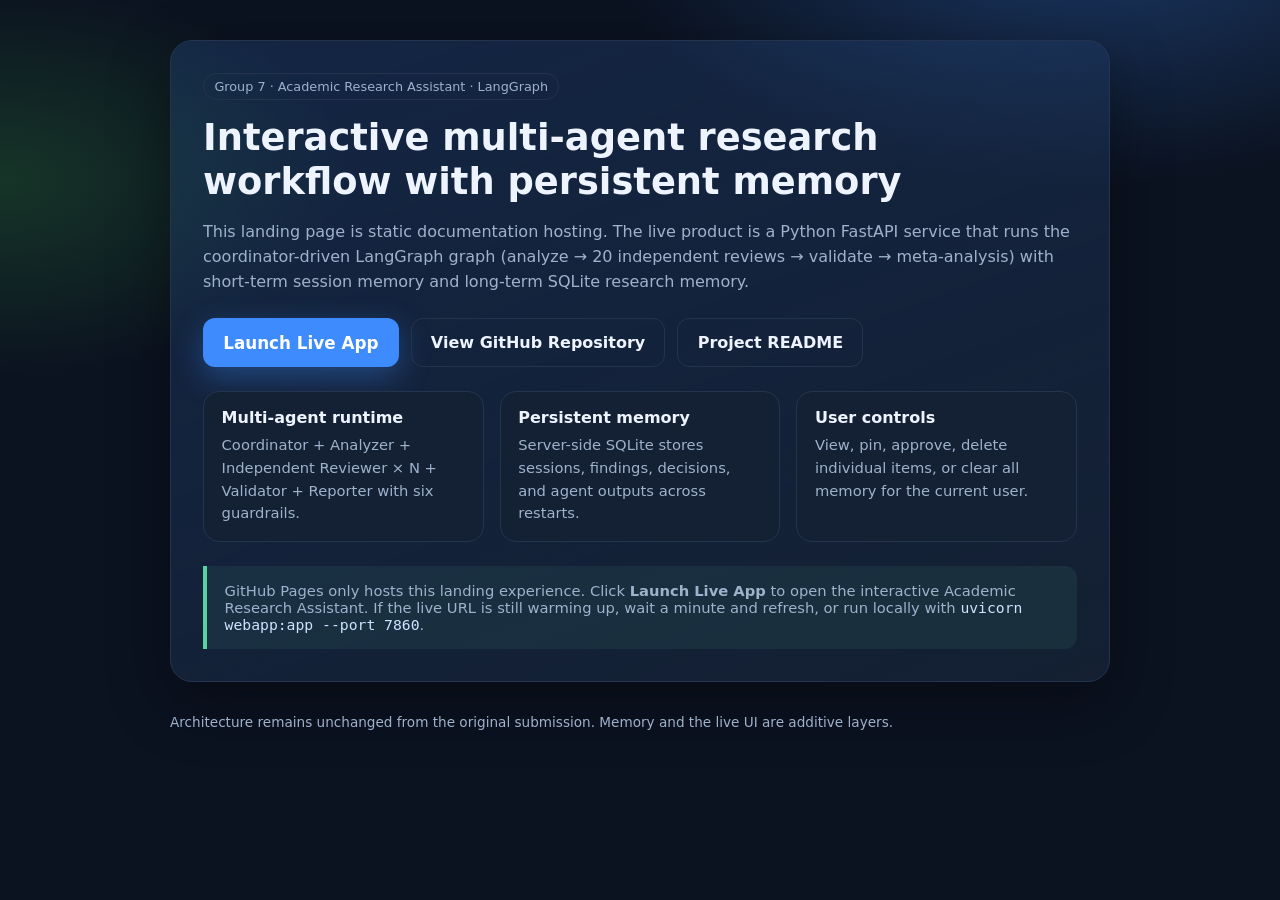
==== docs/index.html @ 64936f9b "Add persistent research memory and deployable interactive live app. Keep the LangGraph CLI and guard" ====
<!DOCTYPE html>
<html lang="en">
<head>
  <meta charset="UTF-8" />
  <meta name="viewport" content="width=device-width, initial-scale=1" />
  <title>Academic Research Assistant — Multi-Agent Orchestrator</title>
  <meta name="description" content="Live interactive Academic Research Assistant with LangGraph multi-agent workflow and persistent research memory." />
  <style>
    :root {
      --bg: #0b1220;
      --card: #142033;
      --ink: #edf3ff;
      --muted: #9fb2cc;
      --accent: #3d8bfd;
      --accent2: #56d3a0;
      --line: #24344d;
    }
    * { box-sizing: border-box; }
    body {
      margin: 0;
      font-family: "Segoe UI", system-ui, sans-serif;
      color: var(--ink);
      background:
        radial-gradient(900px 500px at 85% -10%, #1c3b6a 0%, transparent 55%),
        radial-gradient(700px 400px at 0% 20%, #163528 0%, transparent 50%),
        var(--bg);
      min-height: 100vh;
    }
    .wrap { max-width: 980px; margin: 0 auto; padding: 2.5rem 1.25rem 3rem; }
    .hero {
      background: linear-gradient(160deg, rgba(61,139,253,0.16), rgba(20,32,51,0.95));
      border: 1px solid var(--line);
      border-radius: 22px;
      padding: 2rem;
      box-shadow: 0 20px 60px rgba(0,0,0,0.35);
    }
    .badge {
      display: inline-block;
      padding: 0.3rem 0.65rem;
      border-radius: 999px;
      border: 1px solid var(--line);
      color: var(--muted);
      font-size: 0.8rem;
      margin-bottom: 1rem;
    }
    h1 { margin: 0 0 0.75rem; font-size: clamp(1.6rem, 3vw, 2.3rem); line-height: 1.2; }
    p { color: var(--muted); line-height: 1.55; }
    .cta {
      display: flex;
      flex-wrap: wrap;
      gap: 0.75rem;
      margin-top: 1.5rem;
    }
    .btn {
      display: inline-flex;
      align-items: center;
      justify-content: center;
      text-decoration: none;
      border-radius: 12px;
      padding: 0.85rem 1.2rem;
      font-weight: 700;
      border: 1px solid transparent;
    }
    .btn-primary {
      background: var(--accent);
      color: white;
      box-shadow: 0 10px 30px rgba(61,139,253,0.35);
      font-size: 1.05rem;
    }
    .btn-secondary {
      background: transparent;
      color: var(--ink);
      border-color: var(--line);
    }
    .grid {
      display: grid;
      grid-template-columns: repeat(auto-fit, minmax(220px, 1fr));
      gap: 1rem;
      margin-top: 1.5rem;
    }
    .card {
      background: var(--card);
      border: 1px solid var(--line);
      border-radius: 16px;
      padding: 1rem 1.1rem;
    }
    .card h3 { margin: 0 0 0.4rem; font-size: 1rem; }
    .card p { margin: 0; font-size: 0.92rem; }
    .note {
      margin-top: 1.5rem;
      padding: 1rem 1.1rem;
      border-left: 4px solid var(--accent2);
      background: rgba(86,211,160,0.08);
      border-radius: 0 12px 12px 0;
      color: var(--muted);
      font-size: 0.92rem;
    }
    code { color: #cfe3ff; }
    footer { margin-top: 2rem; color: var(--muted); font-size: 0.85rem; }
  </style>
</head>
<body>
  <div class="wrap">
    <section class="hero">
      <div class="badge">Group 7 · Academic Research Assistant · LangGraph</div>
      <h1>Interactive multi-agent research workflow with persistent memory</h1>
      <p>
        This landing page is static documentation hosting. The live product is a Python
        FastAPI service that runs the coordinator-driven LangGraph graph
        (analyze → 20 independent reviews → validate → meta-analysis) with
        short-term session memory and long-term SQLite research memory.
      </p>
      <div class="cta">
        <a id="launchBtn" class="btn btn-primary" href="https://huggingface.co/spaces/Audrey2023uh/academic-research-assistant" target="_blank" rel="noopener">
          Launch Live App
        </a>
        <a class="btn btn-secondary" href="https://github.com/Audrey2023uh/group-7-orchestrator-academic-research-assistant" target="_blank" rel="noopener">
          View GitHub Repository
        </a>
        <a class="btn btn-secondary" href="https://github.com/Audrey2023uh/group-7-orchestrator-academic-research-assistant/blob/main/README.md" target="_blank" rel="noopener">
          Project README
        </a>
      </div>
      <div class="grid">
        <div class="card">
          <h3>Multi-agent runtime</h3>
          <p>Coordinator + Analyzer + Independent Reviewer × N + Validator + Reporter with six guardrails.</p>
        </div>
        <div class="card">
          <h3>Persistent memory</h3>
          <p>Server-side SQLite stores sessions, findings, decisions, and agent outputs across restarts.</p>
        </div>
        <div class="card">
          <h3>User controls</h3>
          <p>View, pin, approve, delete individual items, or clear all memory for the current user.</p>
        </div>
      </div>
      <div class="note">
        GitHub Pages only hosts this landing experience. Click <strong>Launch Live App</strong>
        to open the interactive Academic Research Assistant. If the live URL is still warming up,
        wait a minute and refresh, or run locally with <code>uvicorn webapp:app --port 7860</code>.
      </div>
    </section>
    <footer>
      Architecture remains unchanged from the original submission. Memory and the live UI are additive layers.
    </footer>
  </div>
  <script>
    // Optional override via query string: ?app=https://your-deployed-host
    (function () {
      const params = new URLSearchParams(location.search);
      const override = params.get("app");
      const btn = document.getElementById("launchBtn");
      const configured = btn.getAttribute("href");
      if (override) {
        btn.setAttribute("href", override);
      }
    })();
  </script>
</body>
</html>
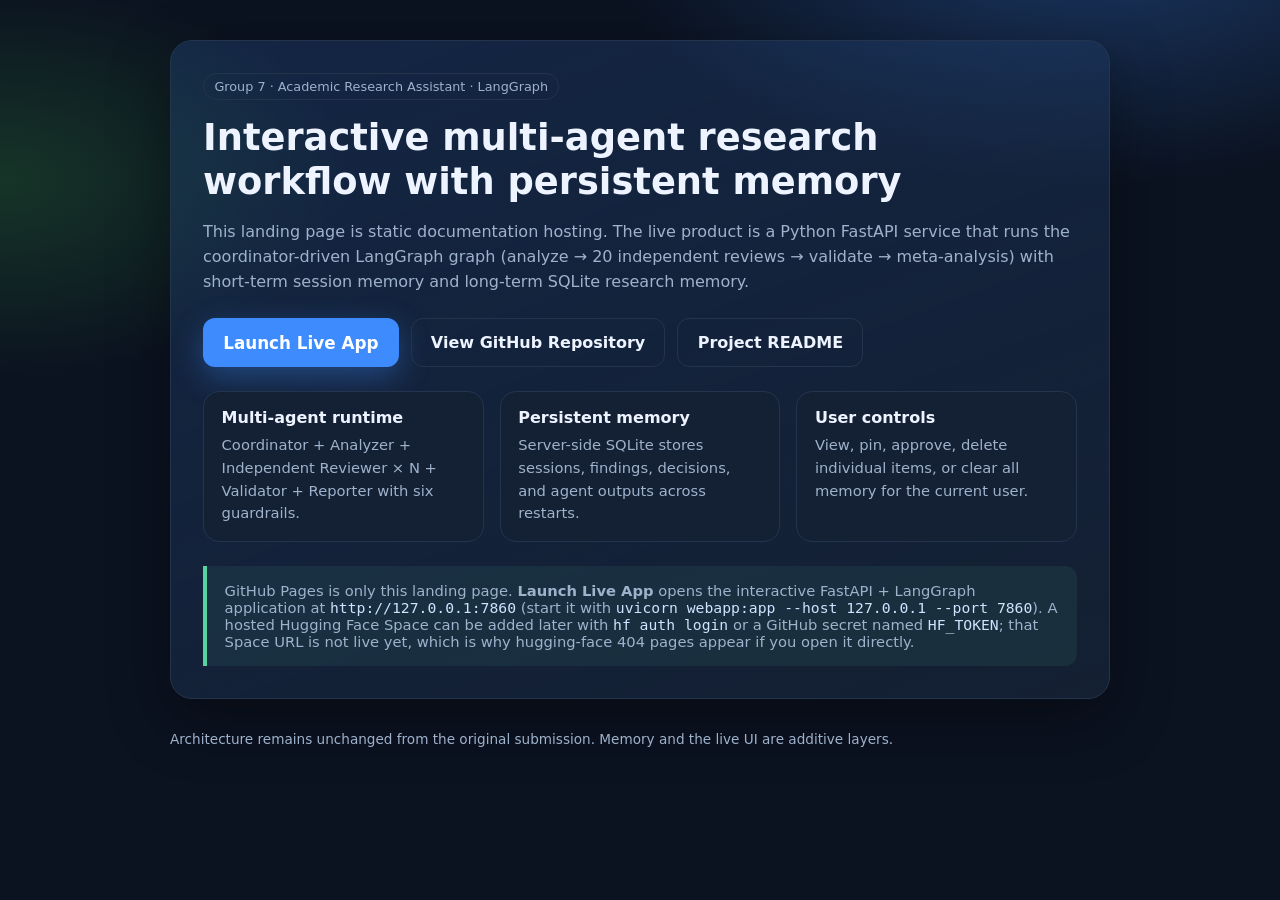
==== commit 376ba73f: "Point Launch Live App at the running FastAPI runtime instead of a missing Hugging Face Space. Co-aut" ====
--- a/docs/index.html
+++ b/docs/index.html
@@ -111,7 +111,7 @@
         short-term session memory and long-term SQLite research memory.
       </p>
       <div class="cta">
-        <a id="launchBtn" class="btn btn-primary" href="https://huggingface.co/spaces/Audrey2023uh/academic-research-assistant" target="_blank" rel="noopener">
+        <a id="launchBtn" class="btn btn-primary" href="http://127.0.0.1:7860/" target="_blank" rel="noopener">
           Launch Live App
         </a>
         <a class="btn btn-secondary" href="https://github.com/Audrey2023uh/group-7-orchestrator-academic-research-assistant" target="_blank" rel="noopener">
@@ -136,9 +136,12 @@
         </div>
       </div>
       <div class="note">
-        GitHub Pages only hosts this landing experience. Click <strong>Launch Live App</strong>
-        to open the interactive Academic Research Assistant. If the live URL is still warming up,
-        wait a minute and refresh, or run locally with <code>uvicorn webapp:app --port 7860</code>.
+        GitHub Pages is only this landing page. <strong>Launch Live App</strong> opens the
+        interactive FastAPI + LangGraph application at <code>http://127.0.0.1:7860</code>
+        (start it with <code>uvicorn webapp:app --host 127.0.0.1 --port 7860</code>).
+        A hosted Hugging Face Space can be added later with <code>hf auth login</code>
+        or a GitHub secret named <code>HF_TOKEN</code>; that Space URL is not live yet,
+        which is why hugging-face 404 pages appear if you open it directly.
       </div>
     </section>
     <footer>
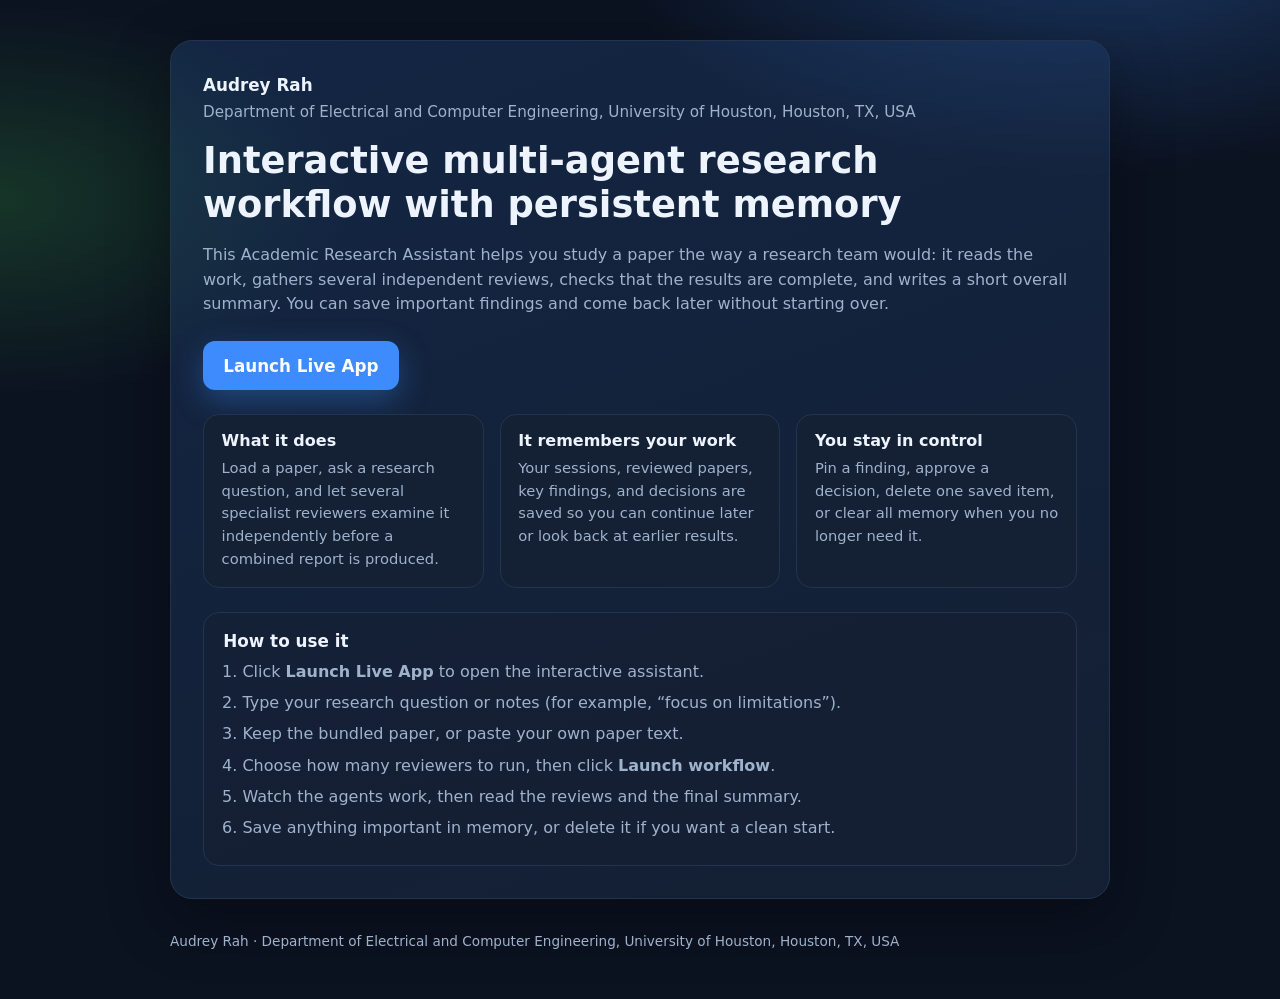
==== commit 9c0c6c90: "Simplify Pages landing: author affiliation, usage guide, and Launch Live App only. Co-authored-by: C" ====
--- a/docs/index.html
+++ b/docs/index.html
@@ -3,8 +3,8 @@
 <head>
   <meta charset="UTF-8" />
   <meta name="viewport" content="width=device-width, initial-scale=1" />
-  <title>Academic Research Assistant — Multi-Agent Orchestrator</title>
-  <meta name="description" content="Live interactive Academic Research Assistant with LangGraph multi-agent workflow and persistent research memory." />
+  <title>Academic Research Assistant</title>
+  <meta name="description" content="Interactive Academic Research Assistant that helps you analyze papers, collect independent reviews, and remember your research across sessions." />
   <style>
     :root {
       --bg: #0b1220;
@@ -34,23 +34,16 @@
       padding: 2rem;
       box-shadow: 0 20px 60px rgba(0,0,0,0.35);
     }
-    .badge {
-      display: inline-block;
-      padding: 0.3rem 0.65rem;
-      border-radius: 999px;
-      border: 1px solid var(--line);
+    .author {
       color: var(--muted);
-      font-size: 0.8rem;
+      font-size: 0.95rem;
+      line-height: 1.45;
       margin-bottom: 1rem;
     }
+    .author strong { color: var(--ink); display: block; font-size: 1.05rem; margin-bottom: 0.2rem; }
     h1 { margin: 0 0 0.75rem; font-size: clamp(1.6rem, 3vw, 2.3rem); line-height: 1.2; }
     p { color: var(--muted); line-height: 1.55; }
-    .cta {
-      display: flex;
-      flex-wrap: wrap;
-      gap: 0.75rem;
-      margin-top: 1.5rem;
-    }
+    .cta { display: flex; flex-wrap: wrap; gap: 0.75rem; margin-top: 1.5rem; }
     .btn {
       display: inline-flex;
       align-items: center;
@@ -67,11 +60,6 @@
       box-shadow: 0 10px 30px rgba(61,139,253,0.35);
       font-size: 1.05rem;
     }
-    .btn-secondary {
-      background: transparent;
-      color: var(--ink);
-      border-color: var(--line);
-    }
     .grid {
       display: grid;
       grid-template-columns: repeat(auto-fit, minmax(220px, 1fr));
@@ -86,75 +74,73 @@
     }
     .card h3 { margin: 0 0 0.4rem; font-size: 1rem; }
     .card p { margin: 0; font-size: 0.92rem; }
-    .note {
+    .guide {
       margin-top: 1.5rem;
-      padding: 1rem 1.1rem;
-      border-left: 4px solid var(--accent2);
-      background: rgba(86,211,160,0.08);
-      border-radius: 0 12px 12px 0;
-      color: var(--muted);
-      font-size: 0.92rem;
+      padding: 1.1rem 1.2rem;
+      border: 1px solid var(--line);
+      border-radius: 16px;
+      background: rgba(20, 32, 51, 0.65);
     }
-    code { color: #cfe3ff; }
-    footer { margin-top: 2rem; color: var(--muted); font-size: 0.85rem; }
+    .guide h2 { margin: 0 0 0.6rem; font-size: 1.05rem; color: var(--ink); }
+    .guide ol { margin: 0; padding-left: 1.2rem; color: var(--muted); }
+    .guide li { margin: 0.45rem 0; line-height: 1.5; }
+    footer { margin-top: 2rem; color: var(--muted); font-size: 0.85rem; line-height: 1.5; }
   </style>
 </head>
 <body>
   <div class="wrap">
     <section class="hero">
-      <div class="badge">Group 7 · Academic Research Assistant · LangGraph</div>
+      <div class="author">
+        <strong>Audrey Rah</strong>
+        Department of Electrical and Computer Engineering, University of Houston, Houston, TX, USA
+      </div>
       <h1>Interactive multi-agent research workflow with persistent memory</h1>
       <p>
-        This landing page is static documentation hosting. The live product is a Python
-        FastAPI service that runs the coordinator-driven LangGraph graph
-        (analyze → 20 independent reviews → validate → meta-analysis) with
-        short-term session memory and long-term SQLite research memory.
+        This Academic Research Assistant helps you study a paper the way a research team would:
+        it reads the work, gathers several independent reviews, checks that the results are
+        complete, and writes a short overall summary. You can save important findings and
+        come back later without starting over.
       </p>
       <div class="cta">
         <a id="launchBtn" class="btn btn-primary" href="http://127.0.0.1:7860/" target="_blank" rel="noopener">
           Launch Live App
         </a>
-        <a class="btn btn-secondary" href="https://github.com/Audrey2023uh/group-7-orchestrator-academic-research-assistant" target="_blank" rel="noopener">
-          View GitHub Repository
-        </a>
-        <a class="btn btn-secondary" href="https://github.com/Audrey2023uh/group-7-orchestrator-academic-research-assistant/blob/main/README.md" target="_blank" rel="noopener">
-          Project README
-        </a>
       </div>
       <div class="grid">
         <div class="card">
-          <h3>Multi-agent runtime</h3>
-          <p>Coordinator + Analyzer + Independent Reviewer × N + Validator + Reporter with six guardrails.</p>
+          <h3>What it does</h3>
+          <p>Load a paper, ask a research question, and let several specialist reviewers examine it independently before a combined report is produced.</p>
         </div>
         <div class="card">
-          <h3>Persistent memory</h3>
-          <p>Server-side SQLite stores sessions, findings, decisions, and agent outputs across restarts.</p>
+          <h3>It remembers your work</h3>
+          <p>Your sessions, reviewed papers, key findings, and decisions are saved so you can continue later or look back at earlier results.</p>
         </div>
         <div class="card">
-          <h3>User controls</h3>
-          <p>View, pin, approve, delete individual items, or clear all memory for the current user.</p>
+          <h3>You stay in control</h3>
+          <p>Pin a finding, approve a decision, delete one saved item, or clear all memory when you no longer need it.</p>
         </div>
       </div>
-      <div class="note">
-        GitHub Pages is only this landing page. <strong>Launch Live App</strong> opens the
-        interactive FastAPI + LangGraph application at <code>http://127.0.0.1:7860</code>
-        (start it with <code>uvicorn webapp:app --host 127.0.0.1 --port 7860</code>).
-        A hosted Hugging Face Space can be added later with <code>hf auth login</code>
-        or a GitHub secret named <code>HF_TOKEN</code>; that Space URL is not live yet,
-        which is why hugging-face 404 pages appear if you open it directly.
+      <div class="guide">
+        <h2>How to use it</h2>
+        <ol>
+          <li>Click <strong>Launch Live App</strong> to open the interactive assistant.</li>
+          <li>Type your research question or notes (for example, “focus on limitations”).</li>
+          <li>Keep the bundled paper, or paste your own paper text.</li>
+          <li>Choose how many reviewers to run, then click <strong>Launch workflow</strong>.</li>
+          <li>Watch the agents work, then read the reviews and the final summary.</li>
+          <li>Save anything important in memory, or delete it if you want a clean start.</li>
+        </ol>
       </div>
     </section>
     <footer>
-      Architecture remains unchanged from the original submission. Memory and the live UI are additive layers.
+      Audrey Rah · Department of Electrical and Computer Engineering, University of Houston, Houston, TX, USA
     </footer>
   </div>
   <script>
-    // Optional override via query string: ?app=https://your-deployed-host
     (function () {
       const params = new URLSearchParams(location.search);
       const override = params.get("app");
       const btn = document.getElementById("launchBtn");
-      const configured = btn.getAttribute("href");
       if (override) {
         btn.setAttribute("href", override);
       }
